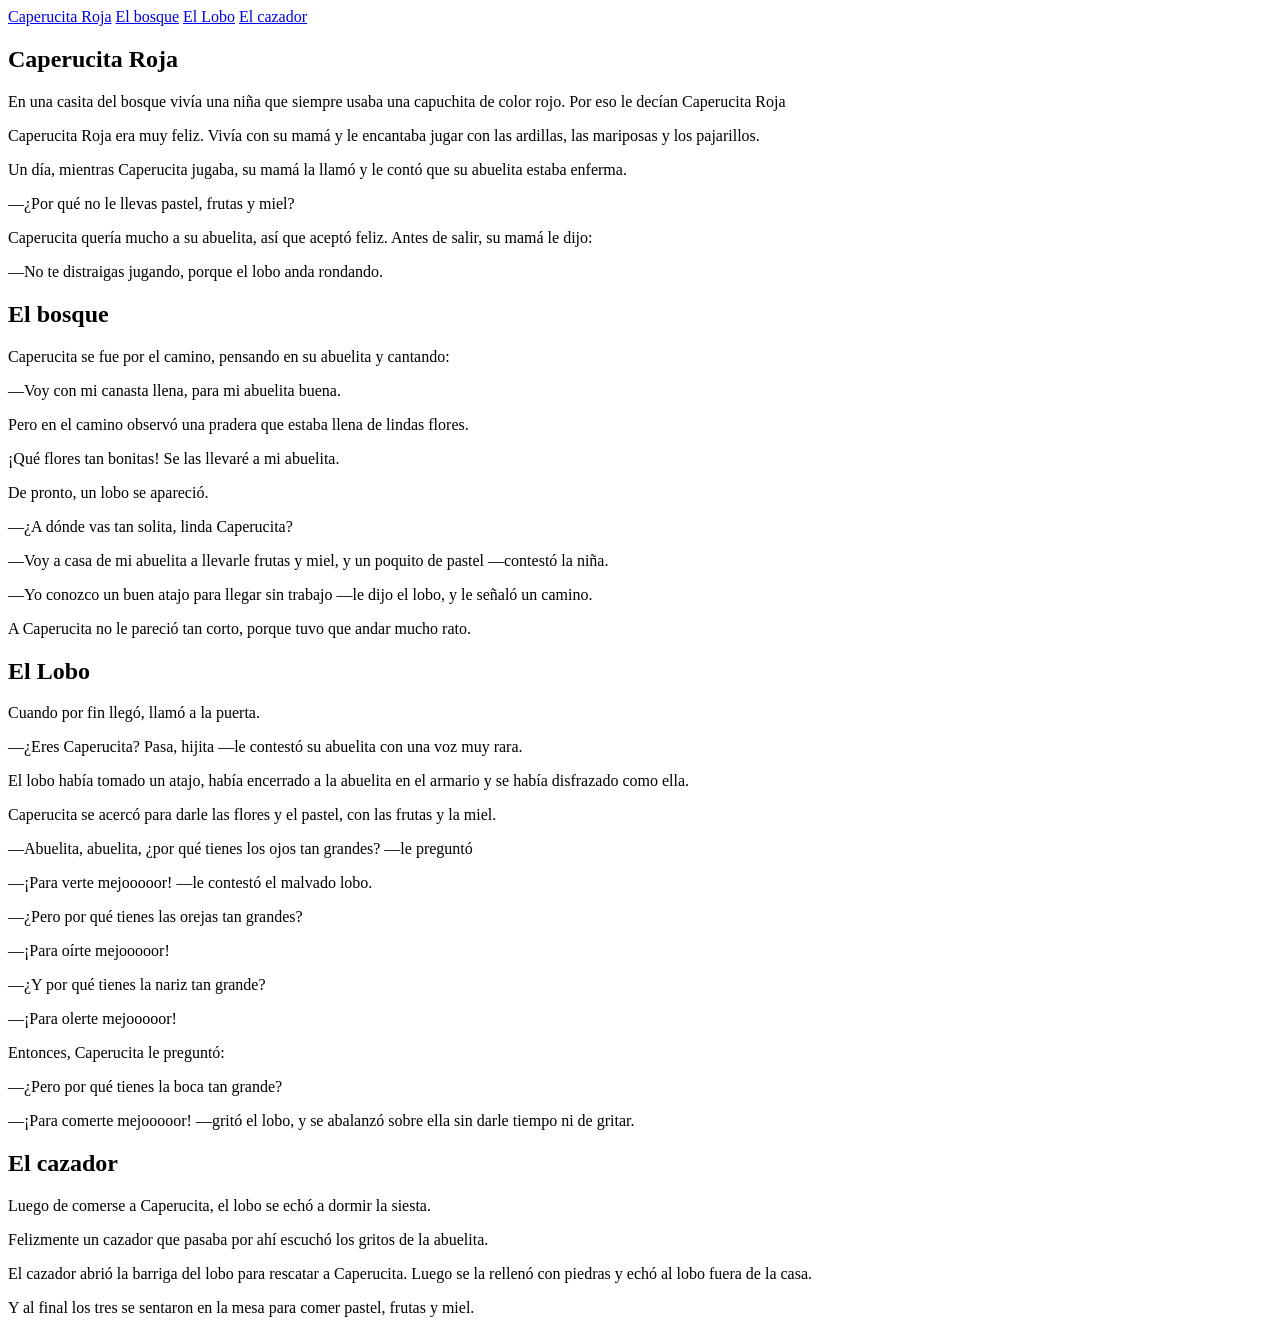
==== index.html @ c03156aa "Refactorización de jerarquías Arreglar la jerarquía del proyecto" ====
<!doctype html>

<html>
  <head>
    <title>Little Red Riding Hood</title>
  </head>
  <body>
    <header>
      <link rel="stylesheet" href="style.css" />
      <nav>
        <a class="link-nav" href="#caperucita">Caperucita Roja</a>
        <a class="link-nav" href="#bosque">El bosque</a>
        <a class="link-nav" href="#lobo">El Lobo</a>
        <a class="link-nav" href="#cazador">El cazador</a>
      </nav>
    </header>
    <main>
      <section id="caperucita">
        <h2>Caperucita Roja</h2>
        <p>
          En una casita del bosque vivía una niña que siempre usaba una
          capuchita de color rojo. Por eso le decían Caperucita Roja
        </p>
        <p>
          Caperucita Roja era muy feliz. Vivía con su mamá y le encantaba jugar
          con las ardillas, las mariposas y los pajarillos.
        </p>
        <p>
          Un día, mientras Caperucita jugaba, su mamá la llamó y le contó que su
          abuelita estaba enferma.
        </p>
        <p>—¿Por qué no le llevas pastel, frutas y miel?</p>
        <p>
          Caperucita quería mucho a su abuelita, así que aceptó feliz. Antes de
          salir, su mamá le dijo:
        </p>
        <p>—No te distraigas jugando, porque el lobo anda rondando.</p>
      </section>

      <section id="bosque">
        <h2>El bosque</h2>
        <p>
          Caperucita se fue por el camino, pensando en su abuelita y cantando:
        </p>
        <p>—Voy con mi canasta llena, para mi abuelita buena.</p>
        <p>
          Pero en el camino observó una pradera que estaba llena de lindas
          flores.
        </p>
        <p>¡Qué flores tan bonitas! Se las llevaré a mi abuelita.</p>
        <p>De pronto, un lobo se apareció.</p>
        <p>—¿A dónde vas tan solita, linda Caperucita?</p>
        <p>
          —Voy a casa de mi abuelita a llevarle frutas y miel, y un poquito de
          pastel —contestó la niña.
        </p>
        <p>
          —Yo conozco un buen atajo para llegar sin trabajo —le dijo el lobo, y
          le señaló un camino.
        </p>
        <p>
          A Caperucita no le pareció tan corto, porque tuvo que andar mucho
          rato.
        </p>
      </section>

      <section id="lobo">
        <h2>El Lobo</h2>
        <p>Cuando por fin llegó, llamó a la puerta.</p>
        <p>
          —¿Eres Caperucita? Pasa, hijita —le contestó su abuelita con una voz
          muy rara.
        </p>
        <p>
          El lobo había tomado un atajo, había encerrado a la abuelita en el
          armario y se había disfrazado como ella.
        </p>
        <p>
          Caperucita se acercó para darle las flores y el pastel, con las frutas
          y la miel.
        </p>
        <p>
          —Abuelita, abuelita, ¿por qué tienes los ojos tan grandes? —le
          preguntó
        </p>
        <p>—¡Para verte mejooooor! —le contestó el malvado lobo.</p>
        <p>—¿Pero por qué tienes las orejas tan grandes?</p>
        <p>—¡Para oírte mejooooor!</p>
        <p>—¿Y por qué tienes la nariz tan grande?</p>
        <p>—¡Para olerte mejooooor!</p>
        <p>Entonces, Caperucita le preguntó:</p>
        <p>—¿Pero por qué tienes la boca tan grande?</p>
        <p>
          —¡Para comerte mejooooor! —gritó el lobo, y se abalanzó sobre ella sin
          darle tiempo ni de gritar.
        </p>
      </section>

      <section id="cazador">
        <h2>El cazador</h2>
        <p>
          Luego de comerse a Caperucita, el lobo se echó a dormir la siesta.
        </p>
        <p>
          Felizmente un cazador que pasaba por ahí escuchó los gritos de la
          abuelita.
        </p>
        <p>
          El cazador abrió la barriga del lobo para rescatar a Caperucita. Luego
          se la rellenó con piedras y echó al lobo fuera de la casa.
        </p>
        <p>
          Y al final los tres se sentaron en la mesa para comer pastel, frutas y
          miel.
        </p>
      </section>
    </main>
  </body>
</html>
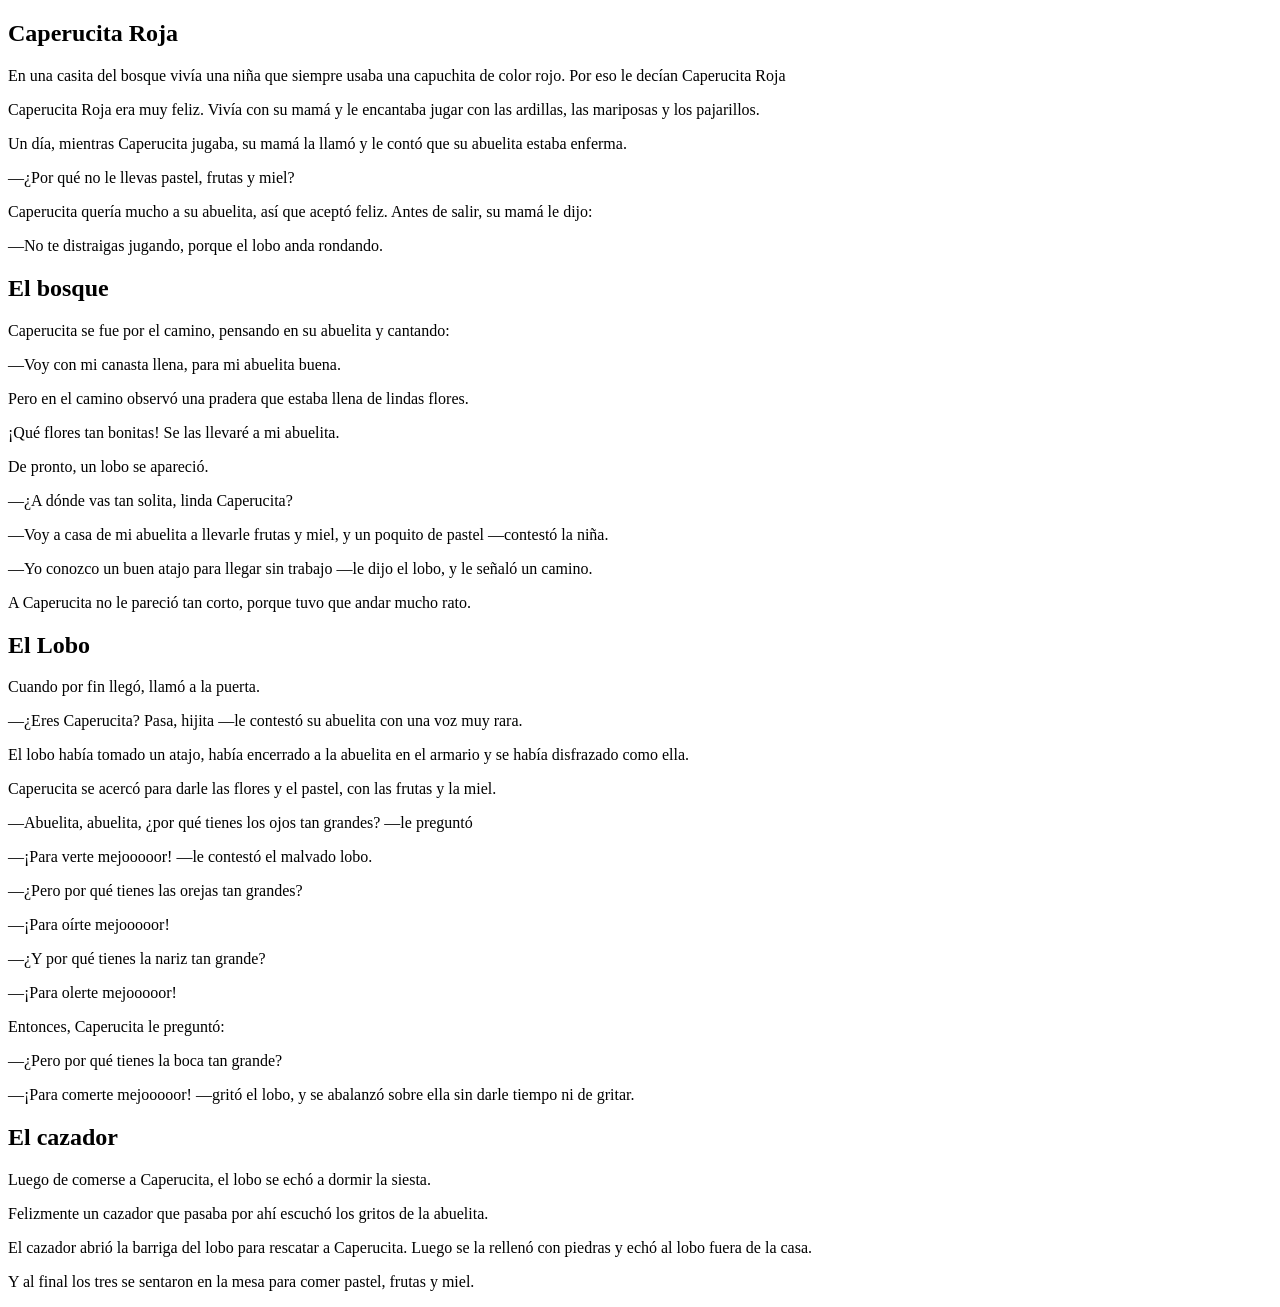
==== commit e3dbdb8c: "feat: Finished header website Finished header for the website" ====
--- a/index.html
+++ b/index.html
@@ -1,17 +1,17 @@
 <!doctype html>
 
-<html>
+<html >
   <head>
+    <meta charset="UTF-8">
     <title>Little Red Riding Hood</title>
+    <link rel="stylesheet" href="styles/style.css">
   </head>
   <body>
     <header>
-      <link rel="stylesheet" href="style.css" />
-      <nav>
-        <a class="link-nav" href="#caperucita">Caperucita Roja</a>
-        <a class="link-nav" href="#bosque">El bosque</a>
-        <a class="link-nav" href="#lobo">El Lobo</a>
-        <a class="link-nav" href="#cazador">El cazador</a>
+      <nav class="nav-bar">
+
+        
+
       </nav>
     </header>
     <main>
--- a/styles/style.css
+++ b/styles/style.css
@@ -0,0 +1,56 @@
+.link-nav{
+    font-family: sans-serif;
+    
+}
+
+
+.flex-container{
+   max-width: 960px;
+   display: flex;
+}
+
+
+.container{
+    height: 50px;
+    width: 310px;
+    display: flex;
+    border-radius: 25%;
+    corner-shape: squircle;
+}
+
+
+
+.container2{
+    height: 50px;
+    width: 150px;
+    display: flex;
+    align-self: right;
+    border-radius: 25%;
+    corner-shape: squircle;
+}
+
+
+.container2 span{
+    color: #3B6934;
+    font-family: serif;
+    margin: auto;
+    font-size: medium;
+}
+
+.container span{
+    color: #3B6934;
+    font-family: 'Times New Roman', Times, serif;
+    margin: auto;
+    font-size: medium;
+    font-style: italic;
+}
+
+
+
+h1{
+    color: #3B6934;
+    font-family: sans-serif;
+    text-align: center;
+    vertical-align: middle;
+    font-size: medium;
+}
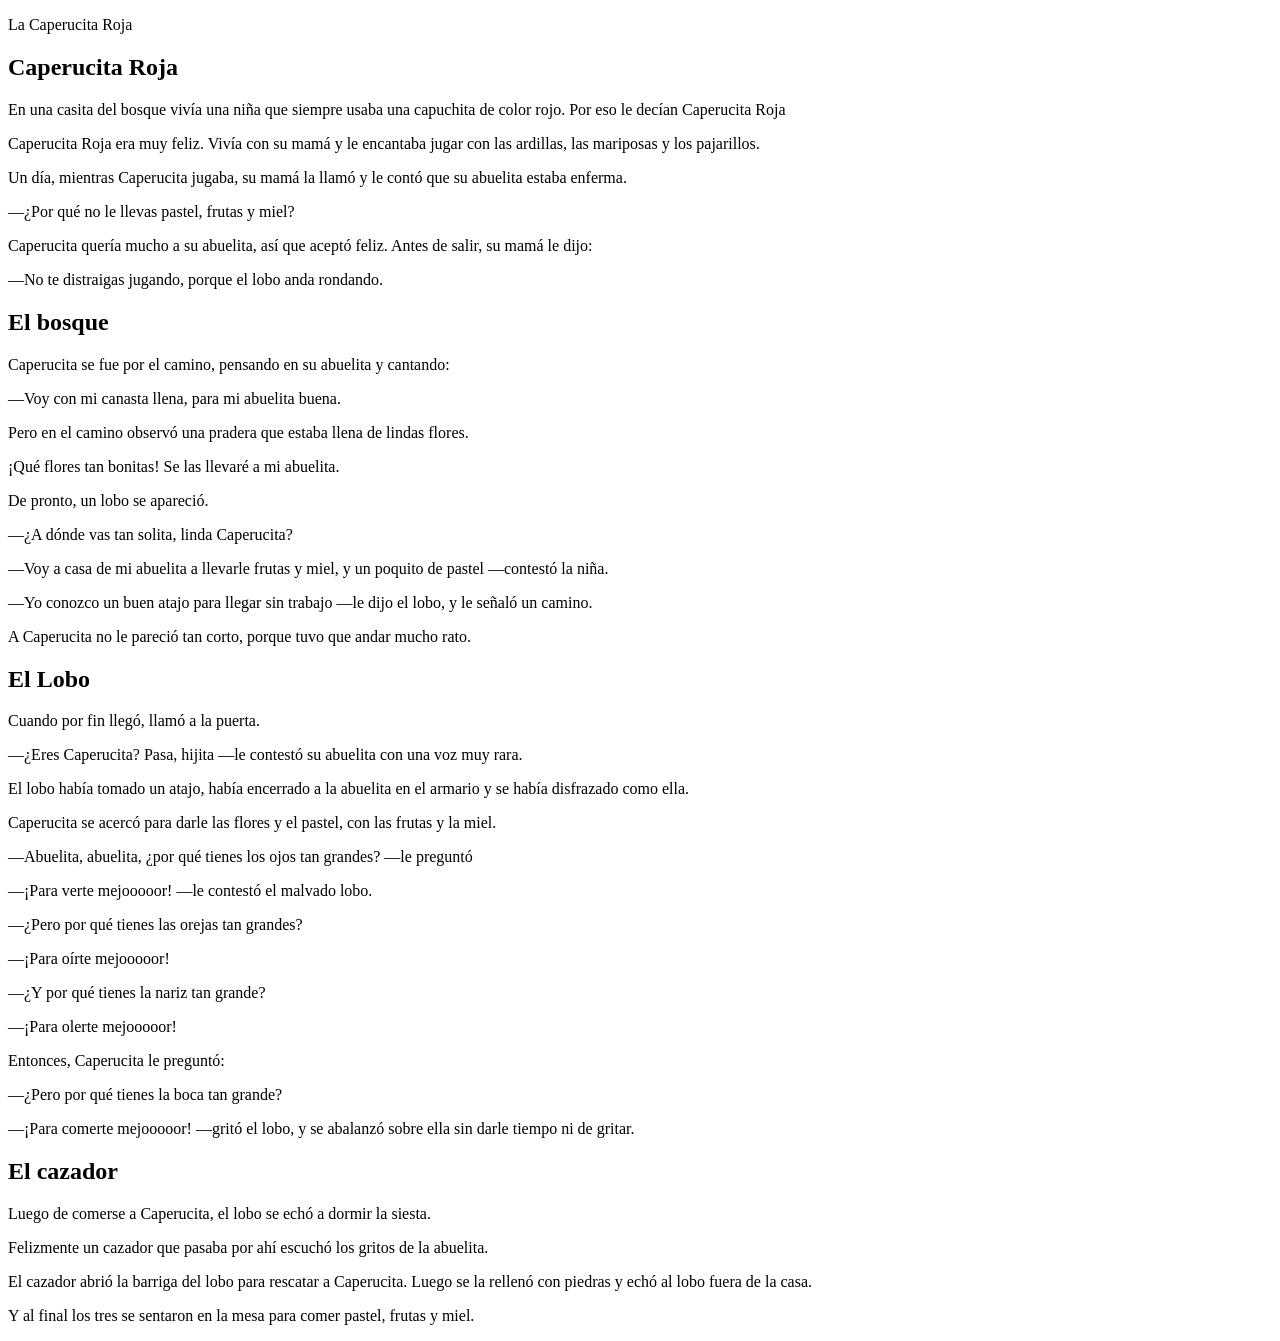
==== commit 7edc226d: "feat Updated Header Updated and added header with title" ====
--- a/index.html
+++ b/index.html
@@ -7,12 +7,11 @@
     <link rel="stylesheet" href="styles/style.css">
   </head>
   <body>
-    <header>
-      <nav class="nav-bar">
+    <header class="nav-bar">
+      <p class="title">La Caperucita Roja</p>
 
-        
+                  
 
-      </nav>
     </header>
     <main>
       <section id="caperucita">
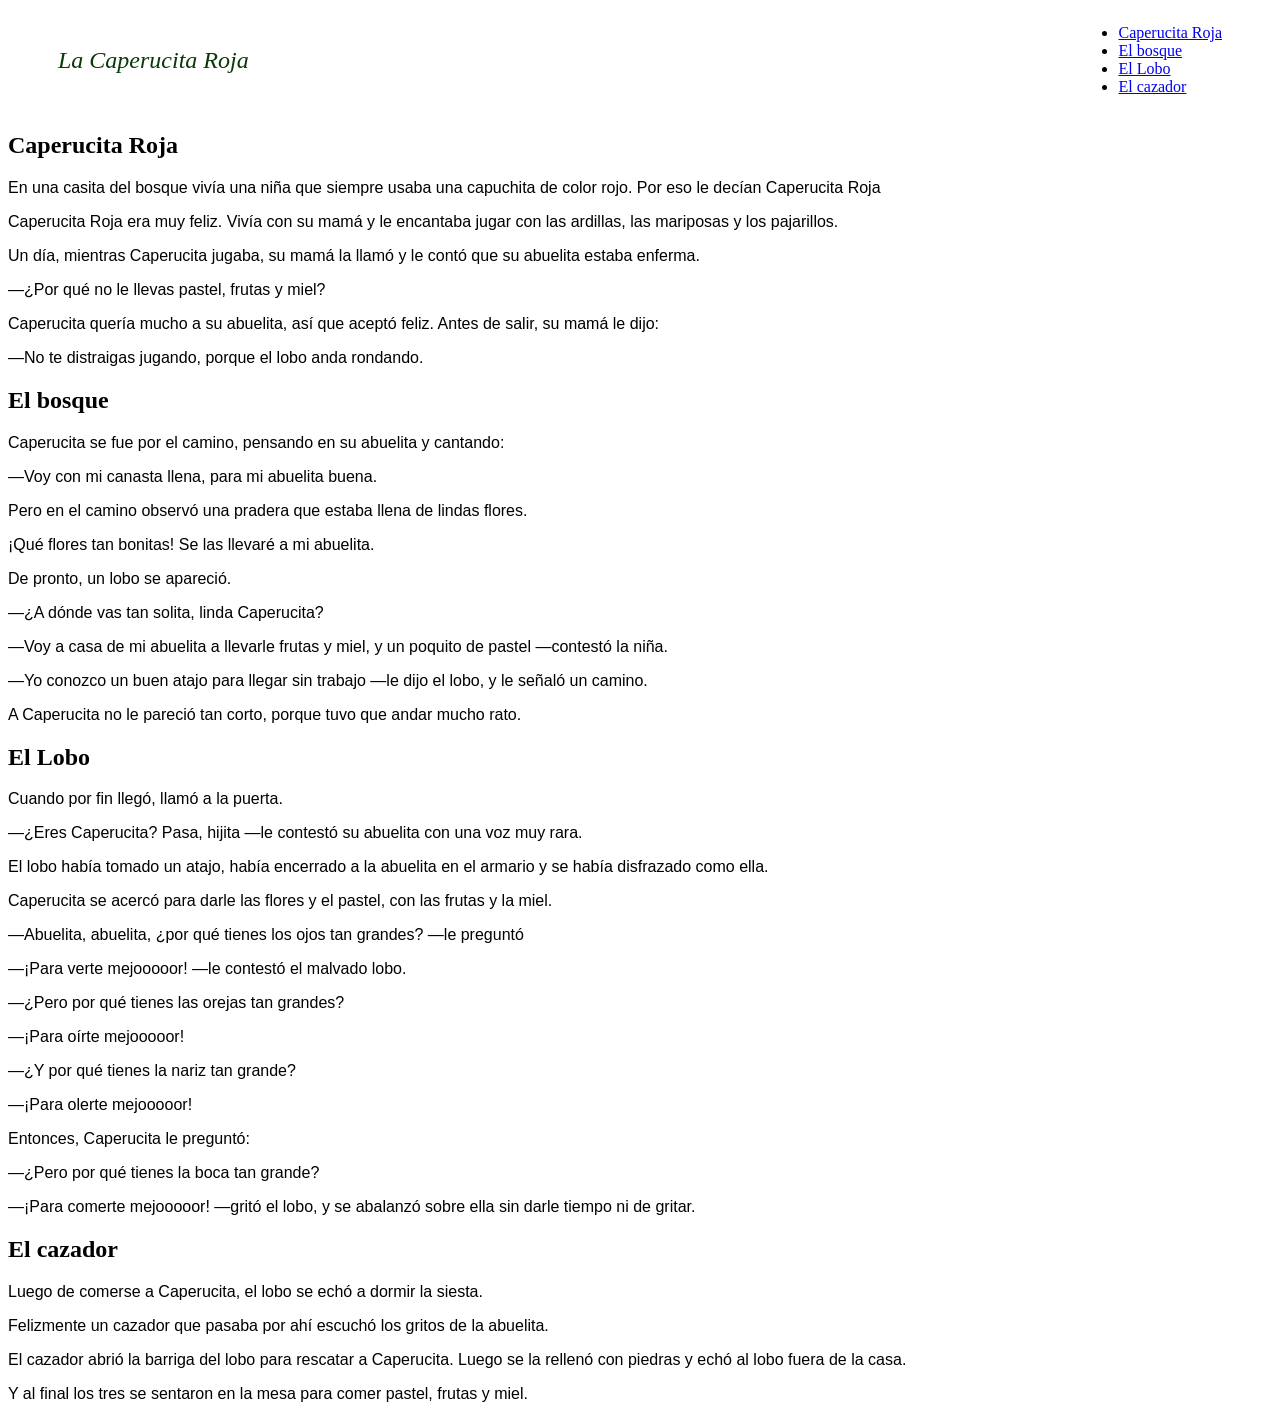
==== commit 2fac39ba: "feat: Finished Header Finished header for website with pertinent styling" ====
--- a/index.html
+++ b/index.html
@@ -9,6 +9,20 @@
   <body>
     <header class="nav-bar">
       <p class="title">La Caperucita Roja</p>
+      <ul class="nav-links">
+        <li class="link-item">
+          <a href="#" class="link">Caperucita Roja</a>
+        </li>
+        <li class="nav-links">
+          <a href="#" class="link">El bosque</a>
+        </li>
+        <li class="link-item">
+          <a href="#" class="link">El Lobo</a>
+        </li>
+        <li class="nav-links">
+          <a href="#" class="link">El cazador</a>
+        </li>
+      </ul>
 
                   
 
--- a/styles/style.css
+++ b/styles/style.css
@@ -0,0 +1,19 @@
+.nav-bar {
+    display: flex;
+    align-items: center;
+    justify-content: space-between;
+    padding: 0 50px;
+}
+
+.title{
+    font-family: 'Times New Roman', Times, serif;
+    font-style: italic;
+    color: #0A3909;
+    font-size: 1.5rem;
+}
+
+p{
+    font-family: sans-serif;
+    color: black;
+    font-size: 16px;
+}
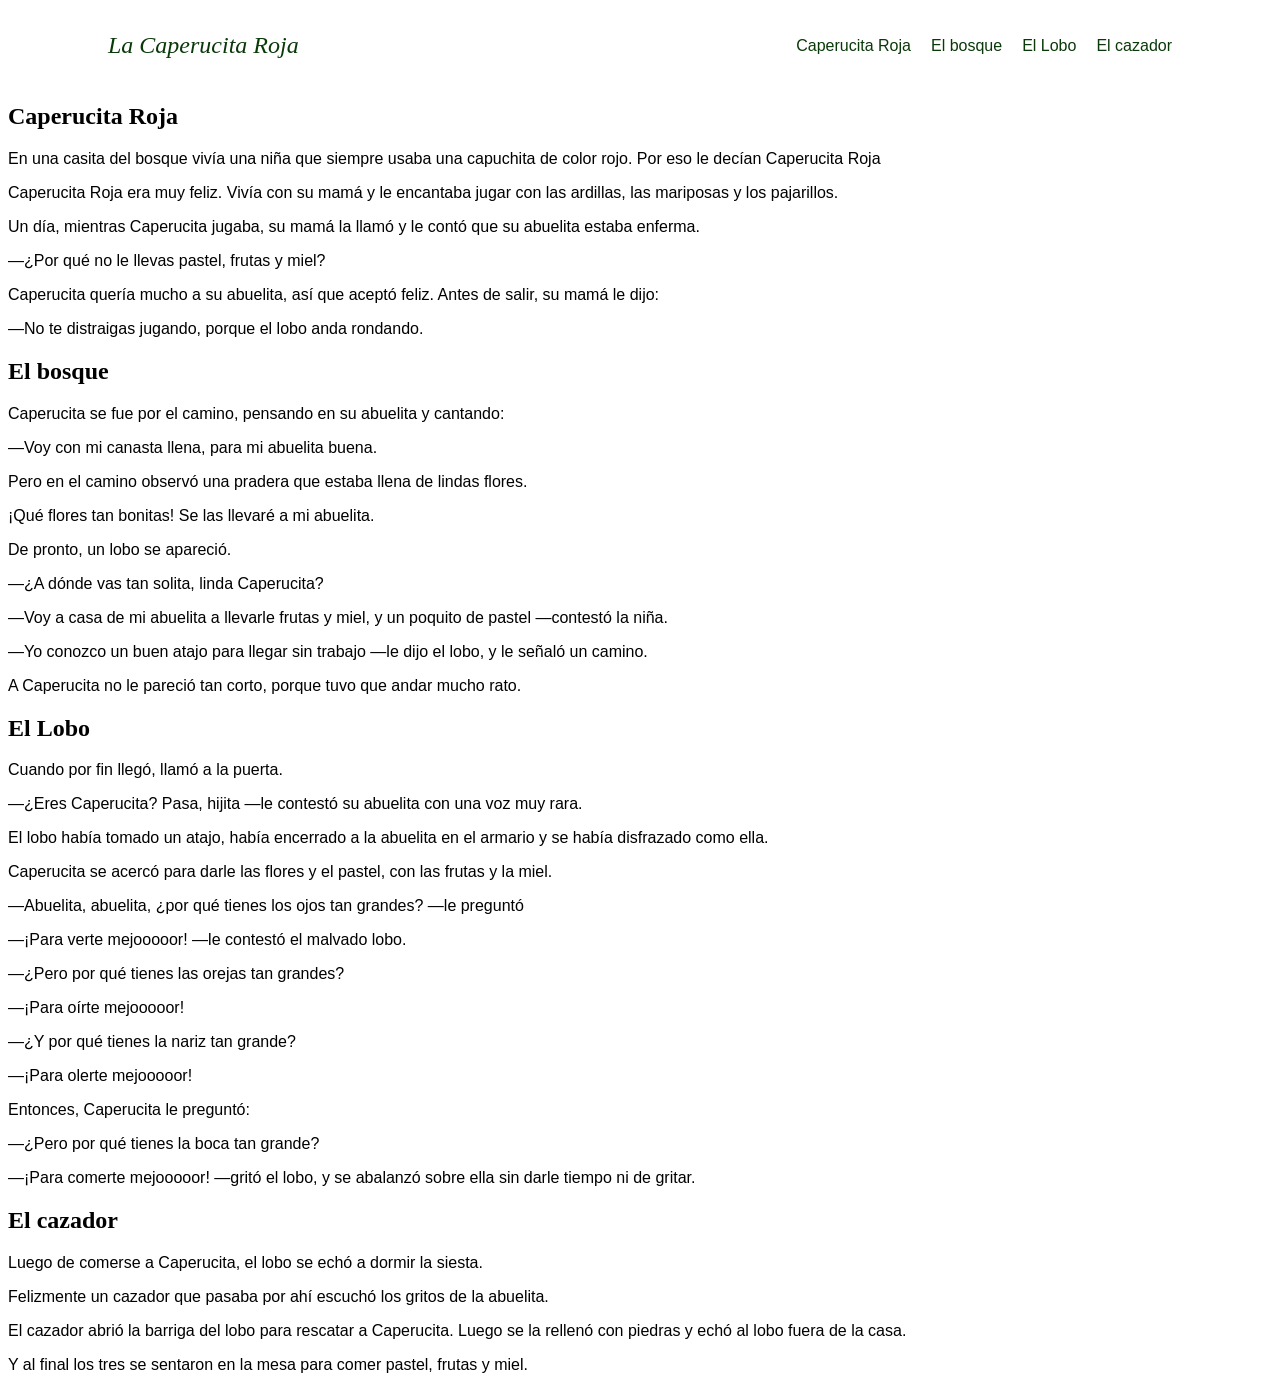
==== commit a8f10cd3: "feat: HTML Semantic Fixed semantic for HTML while keeping the original text and maintaining styles" ====
--- a/index.html
+++ b/index.html
@@ -1,54 +1,58 @@
 <!doctype html>
 
-<html >
+<html lang="es">
   <head>
-    <meta charset="UTF-8">
+    <meta charset="UTF-8" />
+    <meta name="viewport" content="width=device-width, initial-sale=1.0" />
     <title>Little Red Riding Hood</title>
-    <link rel="stylesheet" href="styles/style.css">
+    <link rel="stylesheet" href="styles/style.css" />
   </head>
+
   <body>
-    <header class="nav-bar">
-      <p class="title">La Caperucita Roja</p>
-      <ul class="nav-links">
-        <li class="link-item">
-          <a href="#" class="link">Caperucita Roja</a>
-        </li>
-        <li class="nav-links">
-          <a href="#" class="link">El bosque</a>
-        </li>
-        <li class="link-item">
-          <a href="#" class="link">El Lobo</a>
-        </li>
-        <li class="nav-links">
-          <a href="#" class="link">El cazador</a>
-        </li>
-      </ul>
+    <div>
+      <header class="nav-bar">
+        <p class="title">La Caperucita Roja</p>
+        <ul class="nav-links">
+          <li class="link-item">
+            <a href="#" class="link">Caperucita Roja</a>
+          </li>
+          <li class="nav-links">
+            <a href="#" class="link">El bosque</a>
+          </li>
+          <li class="link-item">
+            <a href="#" class="link">El Lobo</a>
+          </li>
+          <li class="nav-links">
+            <a href="#" class="link">El cazador</a>
+          </li>
+        </ul>
+      </header>
+    </div>
 
-                  
-
-    </header>
     <main>
-      <section id="caperucita">
-        <h2>Caperucita Roja</h2>
-        <p>
-          En una casita del bosque vivía una niña que siempre usaba una
-          capuchita de color rojo. Por eso le decían Caperucita Roja
-        </p>
-        <p>
-          Caperucita Roja era muy feliz. Vivía con su mamá y le encantaba jugar
-          con las ardillas, las mariposas y los pajarillos.
-        </p>
-        <p>
-          Un día, mientras Caperucita jugaba, su mamá la llamó y le contó que su
-          abuelita estaba enferma.
-        </p>
-        <p>—¿Por qué no le llevas pastel, frutas y miel?</p>
-        <p>
-          Caperucita quería mucho a su abuelita, así que aceptó feliz. Antes de
-          salir, su mamá le dijo:
-        </p>
-        <p>—No te distraigas jugando, porque el lobo anda rondando.</p>
-      </section>
+      <div>
+        <section id="caperucita">
+          <h2>Caperucita Roja</h2>
+          <p>
+            En una casita del bosque vivía una niña que siempre usaba una
+            capuchita de color rojo. Por eso le decían Caperucita Roja
+          </p>
+          <p>
+            Caperucita Roja era muy feliz. Vivía con su mamá y le encantaba
+            jugar con las ardillas, las mariposas y los pajarillos.
+          </p>
+          <p>
+            Un día, mientras Caperucita jugaba, su mamá la llamó y le contó que
+            su abuelita estaba enferma.
+          </p>
+          <p>—¿Por qué no le llevas pastel, frutas y miel?</p>
+          <p>
+            Caperucita quería mucho a su abuelita, así que aceptó feliz. Antes
+            de salir, su mamá le dijo:
+          </p>
+          <p>—No te distraigas jugando, porque el lobo anda rondando.</p>
+        </section>
+      </div>
 
       <section id="bosque">
         <h2>El bosque</h2>
--- a/styles/style.css
+++ b/styles/style.css
@@ -2,7 +2,7 @@
     display: flex;
     align-items: center;
     justify-content: space-between;
-    padding: 0 50px;
+    padding: 0 100px;
 }
 
 .title{
@@ -12,8 +12,58 @@
     font-size: 1.5rem;
 }
 
+.title:hover{
+    cursor:default;
+}
+
+a {
+  text-decoration: none;
+  font-family: sans-serif;
+  color:#0A3909;
+  position: relative;
+}
+
+a:hover{
+    color: #DF3341;
+}
+
+a::before{
+    content: "";
+    position: absolute;
+    left: 0;
+    bottom: 0;
+    width: 0;
+    height: 2px;
+    background-color: #0A3909;
+    transition: width 0.25s;
+}
+
+a:hover::before{
+    width: 100%;
+}
+
+ul{
+    list-style: none;
+    
+}
+
+
 p{
     font-family: sans-serif;
     color: black;
     font-size: 16px;
+}
+
+.title {
+  font-family: "Times New Roman", Times, serif;
+  font-style: italic;
+}
+
+.nav-links {
+    display: flex;
+    column-gap: 20px;
+}
+
+.link-item {
+    color:#0A3909;
 }
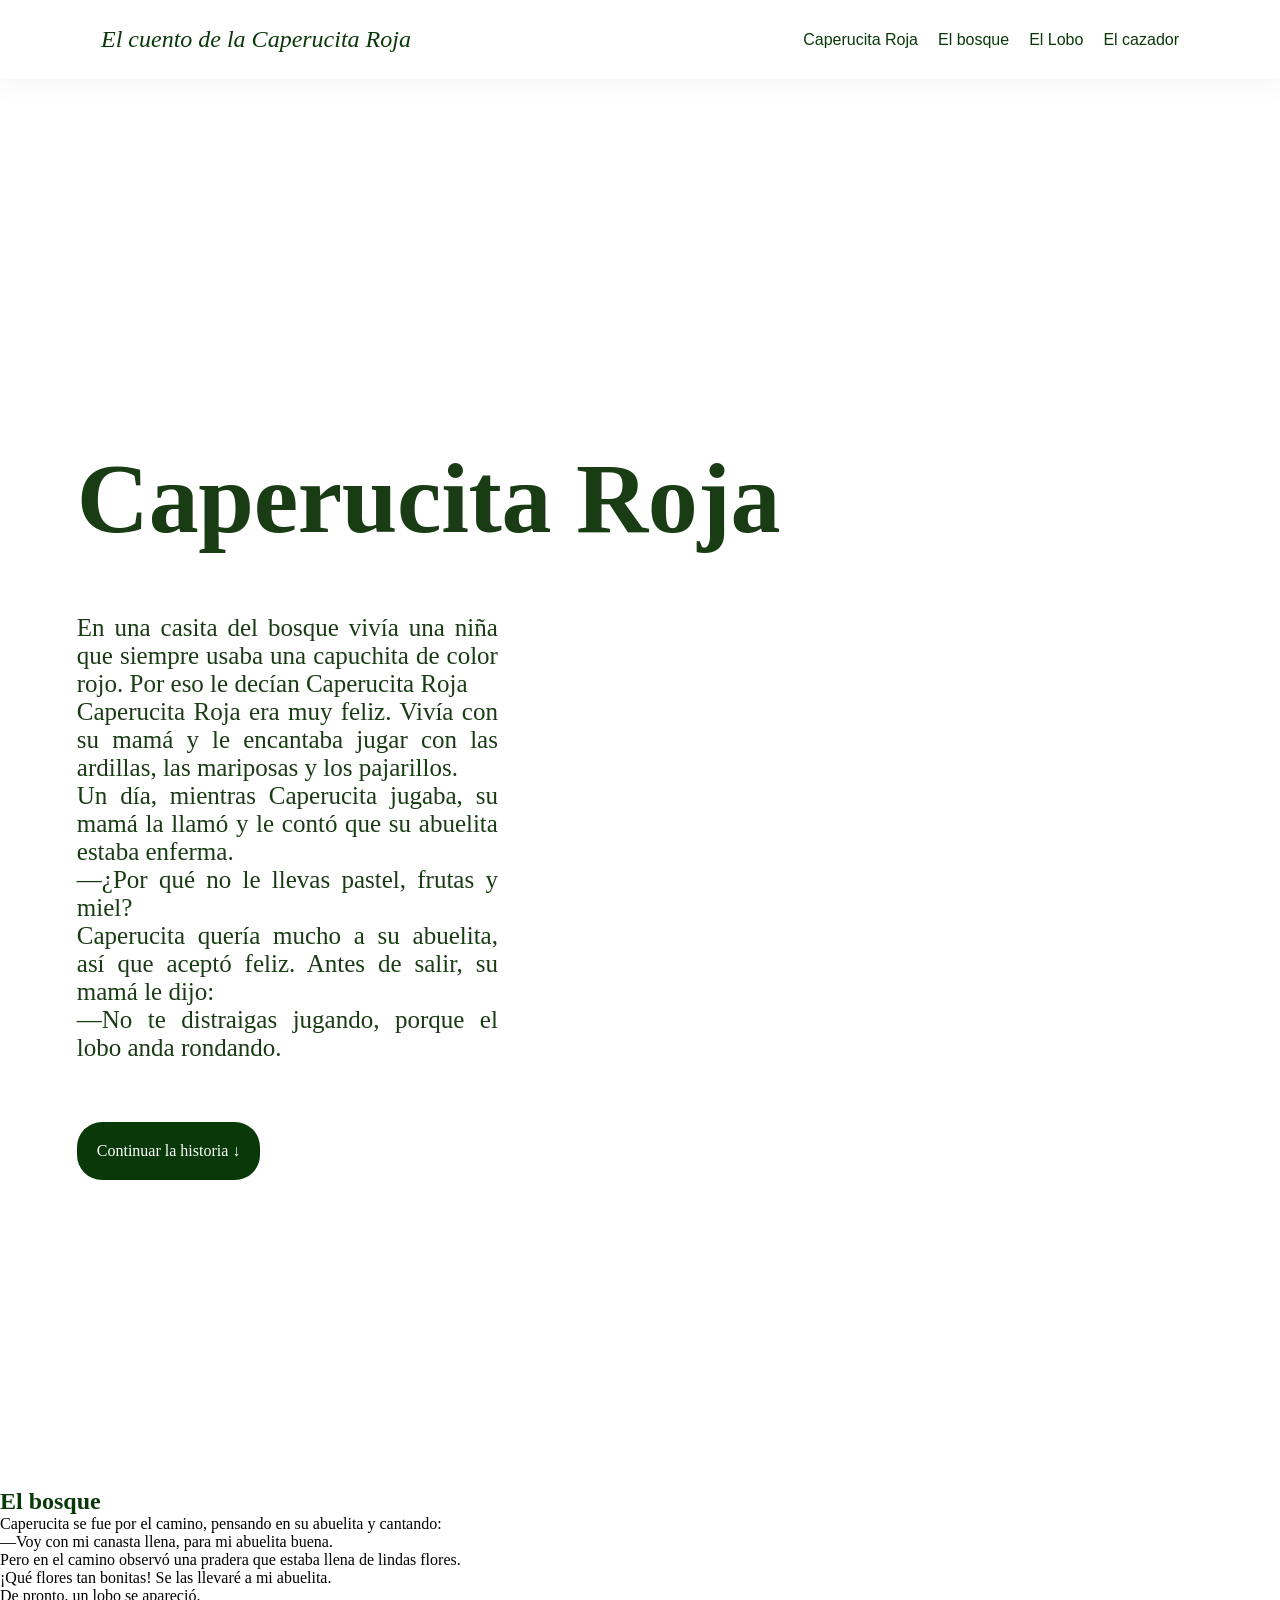
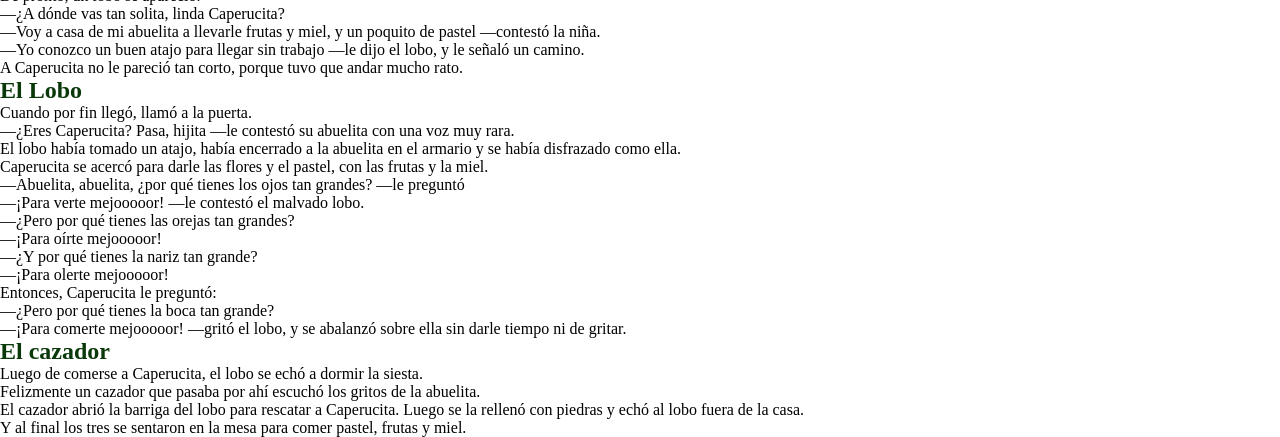
==== commit f3fd7915: "feat: First section finished Finished working with the first section of the website: Caperucita Roja" ====
--- a/index.html
+++ b/index.html
@@ -6,20 +6,21 @@
     <meta name="viewport" content="width=device-width, initial-sale=1.0" />
     <title>Little Red Riding Hood</title>
     <link rel="stylesheet" href="styles/style.css" />
+    <link rel="fonts" href="assets/fonts/" />
   </head>
 
   <body>
     <div>
       <header class="nav-bar">
-        <p class="title">La Caperucita Roja</p>
+        <p class="title">El cuento de la Caperucita Roja</p>
         <ul class="nav-links">
-          <li class="link-item">
+          <li class="nav-links">
             <a href="#" class="link">Caperucita Roja</a>
           </li>
           <li class="nav-links">
             <a href="#" class="link">El bosque</a>
           </li>
-          <li class="link-item">
+          <li class="nav-links">
             <a href="#" class="link">El Lobo</a>
           </li>
           <li class="nav-links">
@@ -32,25 +33,37 @@
     <main>
       <div>
         <section id="caperucita">
-          <h2>Caperucita Roja</h2>
-          <p>
-            En una casita del bosque vivía una niña que siempre usaba una
-            capuchita de color rojo. Por eso le decían Caperucita Roja
-          </p>
-          <p>
-            Caperucita Roja era muy feliz. Vivía con su mamá y le encantaba
-            jugar con las ardillas, las mariposas y los pajarillos.
-          </p>
-          <p>
-            Un día, mientras Caperucita jugaba, su mamá la llamó y le contó que
-            su abuelita estaba enferma.
-          </p>
-          <p>—¿Por qué no le llevas pastel, frutas y miel?</p>
-          <p>
-            Caperucita quería mucho a su abuelita, así que aceptó feliz. Antes
-            de salir, su mamá le dijo:
-          </p>
-          <p>—No te distraigas jugando, porque el lobo anda rondando.</p>
+          <h2 class="caperucita">Caperucita Roja</h2>
+          <div class="p1">
+            <div class="p1-text">
+              <p class="p1-text-style">
+                En una casita del bosque vivía una niña que siempre usaba una
+                capuchita de color rojo. Por eso le decían Caperucita Roja
+              </p>
+              <p class="p1-text-style">
+                Caperucita Roja era muy feliz. Vivía con su mamá y le encantaba
+                jugar con las ardillas, las mariposas y los pajarillos.
+              </p>
+              <p class="p1-text-style">
+                Un día, mientras Caperucita jugaba, su mamá la llamó y le contó
+                que su abuelita estaba enferma.
+              </p>
+              <p class="p1-text-style">—¿Por qué no le llevas pastel, frutas y miel?</p>
+              <p class="p1-text-style"> 
+                Caperucita quería mucho a su abuelita, así que aceptó feliz.
+                Antes de salir, su mamá le dijo:
+              </p>
+              <p class="p1-text-style">—No te distraigas jugando, porque el lobo anda rondando.</p>
+            </div>
+            <div class="caperucita_img-container">
+              <!-- <img src="/assets/img/caperucita_and_mom.png.jpg" alt="Caperucita y su mamá" class="caperucita_img"> -->
+            </div>
+          </div>
+        </section>
+        <section class="button-responsive-advance">
+          <a href="#bosque" id="button-responsive-advance"
+            >Continuar la historia &#x2193;</a
+          >
         </section>
       </div>
 
--- a/styles/style.css
+++ b/styles/style.css
@@ -1,8 +1,166 @@
+*{
+    margin: 0;
+    padding: 0;
+    box-sizing: border-box;
+}
+
+@font-face {
+    font-family: BeVietnamPro-Regular;
+    src: url(/assets/fonts/BeVietnamPro/BeVietnamPro-Regular.ttf);
+}
+
+@font-face {
+    font-family: PlusJakartaSans-VariableFont_wght;
+    src: url(/assets/fonts/PlusJakartaSans/PlusJakartaSans-VariableFont_wght.ttf);
+}
+
+
+html{
+    scroll-behavior: smooth;
+}
+
+
+:root{
+    --surface: #fbf9f1;
+    --surface-dim: #dcdad2;
+    --surface-bright: #fbf9f1;
+    --surface-container-lowest: #ffffff;
+    --surface-container-low: #f5f4ec;
+    --surface-container: #efeee6;
+    --surface-container-high: #eae8e1;
+    --surface-container-highest: #e4e3db;
+
+    --primary: #2D5A27;
+    --on-primary: #ffffff;
+    --primary-container: #b0d1a3;
+    --on-primary-container: #002202;
+    
+    --secondary: #53634f;
+    --on-secondary: #ffffff;
+    --secondary-container: #d6e8ce;
+    --on-secondary-container: #111f0f;
+    
+    --tertiary: #38656a;
+    --on-tertiary: #ffffff;
+    --tertiary-container: #bbebec;
+    --on-tertiary-container: #002022;
+}
+
+
 .nav-bar {
     display: flex;
     align-items: center;
     justify-content: space-between;
-    padding: 0 100px;
+    min-width: 0px;
+    min-height: 0px;
+    padding: 25px 100px;
+    background: rgba(255, 255, 255, 0,7);
+    backdrop-filter: blur(10px);
+    border: 1px solid rgba(255, 255, 255, 0.3);
+    box-shadow: 0 4px 30px rgba(0, 0, 0, 0.05);
+}
+
+.title {
+  font-family: "Times New Roman", Times, serif;
+  font-style: italic;
+}
+
+
+.nav-links {
+    display: flex;
+    column-gap: 20px;
+}
+
+
+.link-item {
+    color:#0A3909;
+}
+
+
+.link{
+  text-decoration: none;
+  font-family: sans-serif;
+  color:#0A3909;
+  position: relative;
+}
+
+
+.link:hover{
+    color: #DF3341;
+}
+
+
+.link::before{
+    content: "";
+    position: absolute;
+    left: 0;
+    bottom: 0;
+    width: 0;
+    height: 2px;
+    background-color: #0A3909;
+    transition: width 0.25s;
+}
+
+
+.link:hover::before{
+    width: 100%;
+}
+
+
+#caperucita{
+    padding-top: 365px;
+    padding-left: 6%;
+}
+
+
+.caperucita{
+    font-family: "PlusJakartaSans-VariableFont_wght";
+    font: bold;
+    color:#1A3C15;
+    font-size: 100px;
+    font-weight: 700;
+    line-height: 1.1;
+    letter-spacing: -0.02rem;
+    cursor: default;
+}
+
+
+.p1{
+    padding: 5% 0;
+    display: flex;
+    width: 100%;
+}
+
+.p1-text{
+    padding-right: 65%;
+    text-align: justify;
+    cursor: default;
+    color: #1A3C15;
+    font-size: 50px;
+}
+
+.p1-text-style{
+    color:#1A3C15;
+    font-size: 25px;
+}
+
+#button-responsive-advance{
+    color: white;
+    background-color: #0A3909;
+    padding-left: 65%;
+    padding: 20px;
+    font-family: BeVietnamPro-Regular;
+    column-width: 70%;
+    border-radius: 25px;
+    display: inline-block;
+    cursor: pointer;
+    text-decoration: none;
+}
+
+
+.button-responsive-advance{
+    padding-left: 6%;
+    padding-bottom: 24%;
 }
 
 .title{
@@ -16,54 +174,20 @@
     cursor:default;
 }
 
-a {
-  text-decoration: none;
-  font-family: sans-serif;
-  color:#0A3909;
-  position: relative;
-}
-
-a:hover{
-    color: #DF3341;
-}
-
-a::before{
-    content: "";
-    position: absolute;
-    left: 0;
-    bottom: 0;
-    width: 0;
-    height: 2px;
-    background-color: #0A3909;
-    transition: width 0.25s;
-}
-
-a:hover::before{
-    width: 100%;
-}
 
 ul{
     list-style: none;
-    
 }
 
 
 p{
-    font-family: sans-serif;
+    font-family: BeVietnamPro-Regular;
     color: black;
     font-size: 16px;
 }
 
-.title {
-  font-family: "Times New Roman", Times, serif;
-  font-style: italic;
+h2{
+    font-family: BeVietnamPro-Regular;
+    color:#0A3909;
 }
 
-.nav-links {
-    display: flex;
-    column-gap: 20px;
-}
-
-.link-item {
-    color:#0A3909;
-}
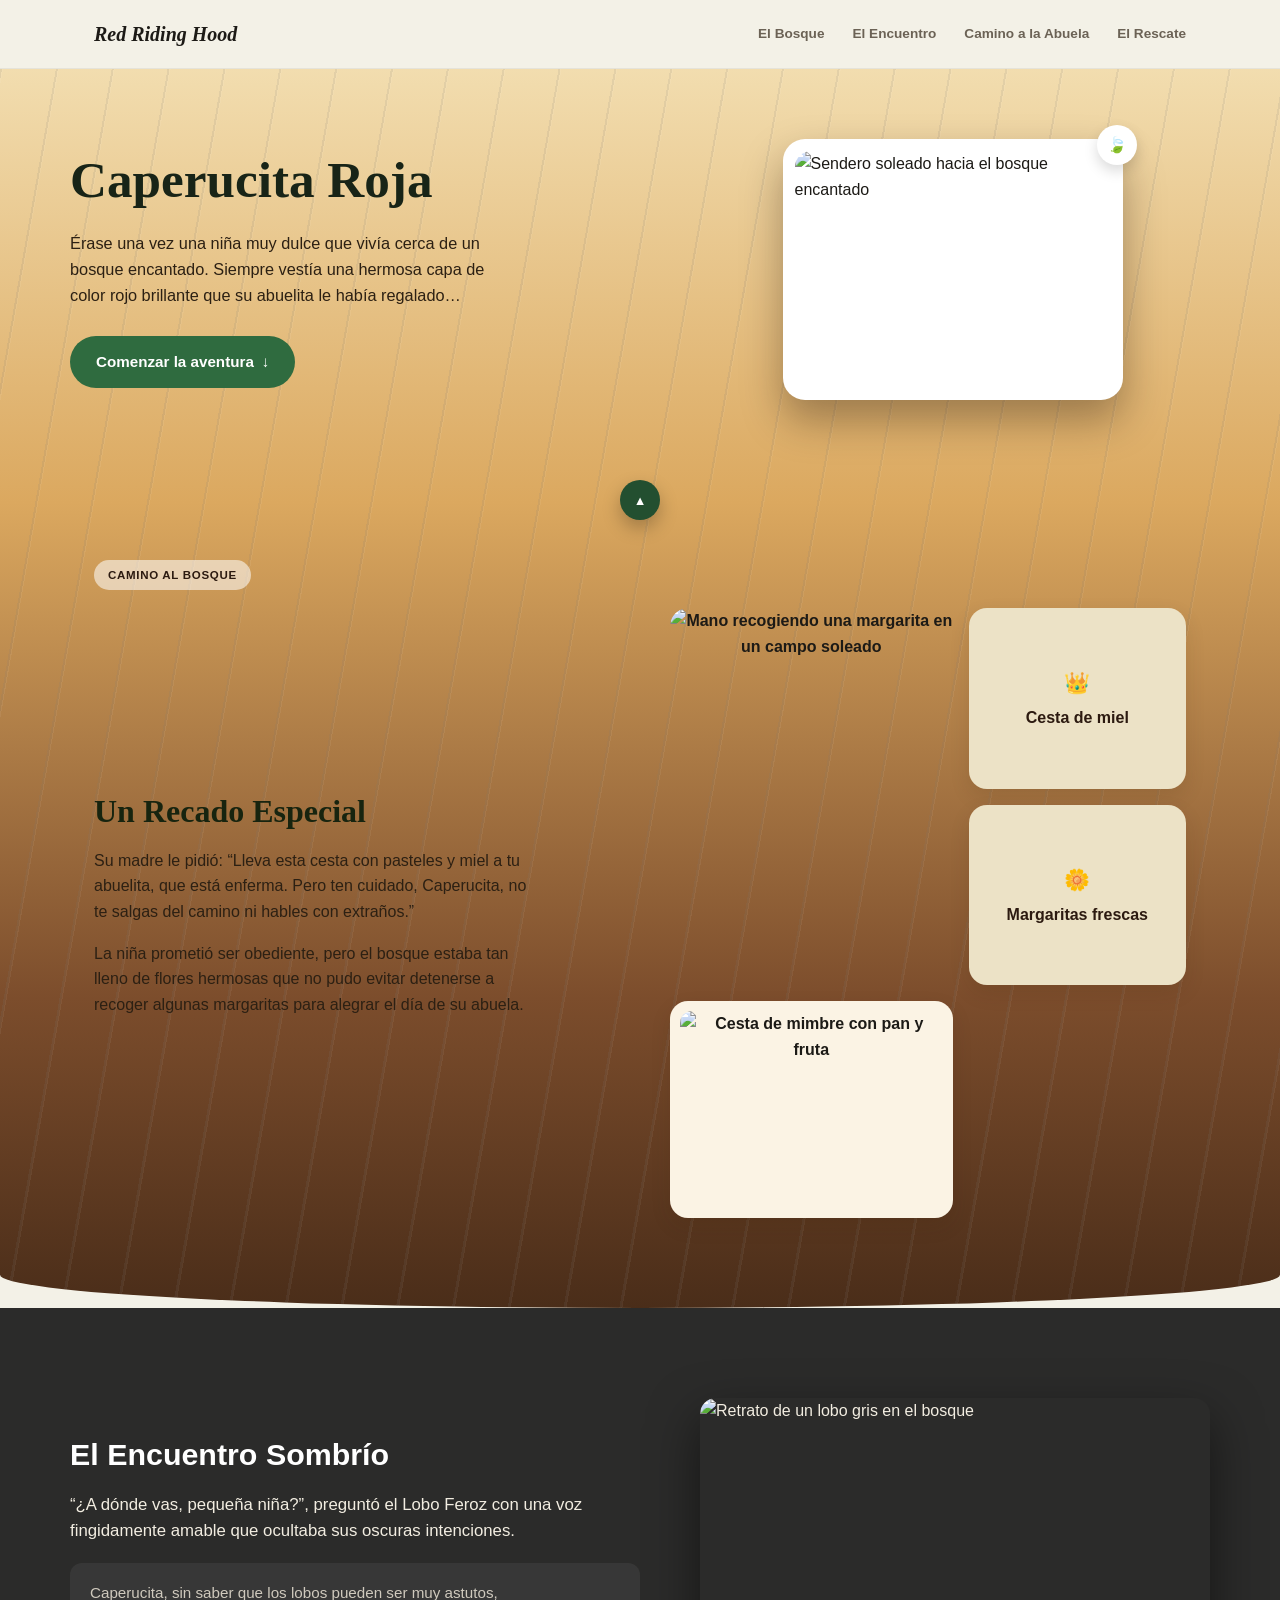
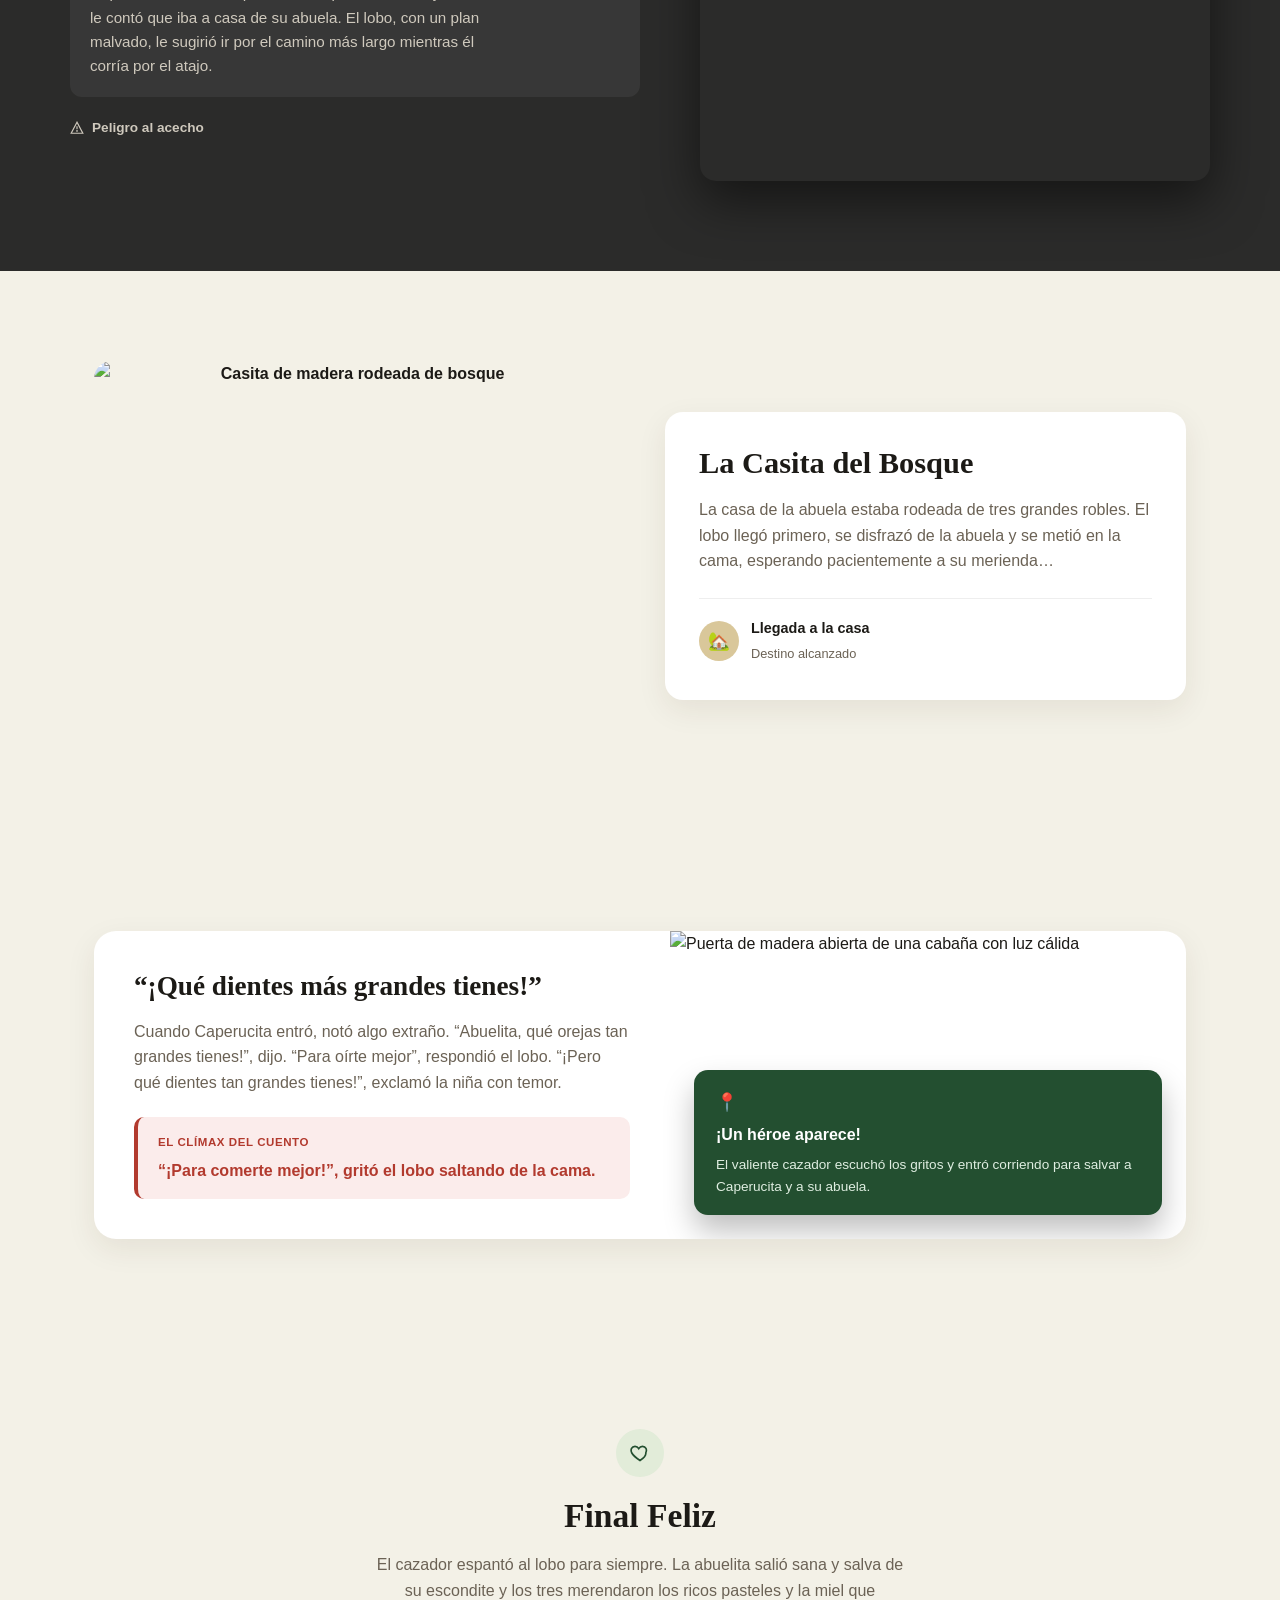
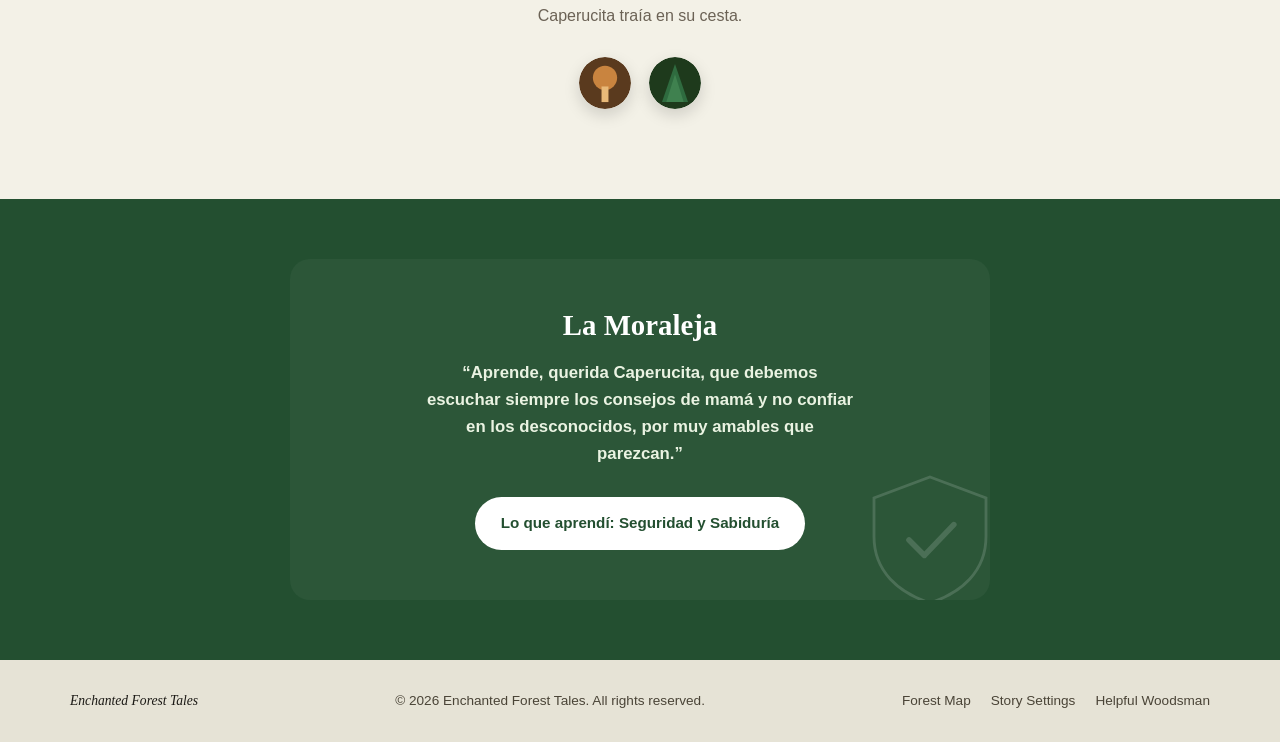
==== commit 97a59b0a: "feat: minor things" ====
--- a/index.html
+++ b/index.html
@@ -1,149 +1,206 @@
 <!doctype html>
 
 <html lang="es">
-  <head>
-    <meta charset="UTF-8" />
-    <meta name="viewport" content="width=device-width, initial-sale=1.0" />
-    <title>Little Red Riding Hood</title>
-    <link rel="stylesheet" href="styles/style.css" />
-    <link rel="fonts" href="assets/fonts/" />
-  </head>
-
-  <body>
-    <div>
-      <header class="nav-bar">
-        <p class="title">El cuento de la Caperucita Roja</p>
-        <ul class="nav-links">
-          <li class="nav-links">
-            <a href="#" class="link">Caperucita Roja</a>
-          </li>
-          <li class="nav-links">
-            <a href="#" class="link">El bosque</a>
-          </li>
-          <li class="nav-links">
-            <a href="#" class="link">El Lobo</a>
-          </li>
-          <li class="nav-links">
-            <a href="#" class="link">El cazador</a>
-          </li>
-        </ul>
-      </header>
-    </div>
-
-    <main>
-      <div>
-        <section id="caperucita">
-          <h2 class="caperucita">Caperucita Roja</h2>
-          <div class="p1">
-            <div class="p1-text">
-              <p class="p1-text-style">
-                En una casita del bosque vivía una niña que siempre usaba una
-                capuchita de color rojo. Por eso le decían Caperucita Roja
-              </p>
-              <p class="p1-text-style">
-                Caperucita Roja era muy feliz. Vivía con su mamá y le encantaba
-                jugar con las ardillas, las mariposas y los pajarillos.
-              </p>
-              <p class="p1-text-style">
-                Un día, mientras Caperucita jugaba, su mamá la llamó y le contó
-                que su abuelita estaba enferma.
-              </p>
-              <p class="p1-text-style">—¿Por qué no le llevas pastel, frutas y miel?</p>
-              <p class="p1-text-style"> 
-                Caperucita quería mucho a su abuelita, así que aceptó feliz.
-                Antes de salir, su mamá le dijo:
-              </p>
-              <p class="p1-text-style">—No te distraigas jugando, porque el lobo anda rondando.</p>
-            </div>
-            <div class="caperucita_img-container">
-              <!-- <img src="/assets/img/caperucita_and_mom.png.jpg" alt="Caperucita y su mamá" class="caperucita_img"> -->
-            </div>
-          </div>
-        </section>
-        <section class="button-responsive-advance">
-          <a href="#bosque" id="button-responsive-advance"
-            >Continuar la historia &#x2193;</a
-          >
-        </section>
-      </div>
-
-      <section id="bosque">
-        <h2>El bosque</h2>
-        <p>
-          Caperucita se fue por el camino, pensando en su abuelita y cantando:
-        </p>
-        <p>—Voy con mi canasta llena, para mi abuelita buena.</p>
-        <p>
-          Pero en el camino observó una pradera que estaba llena de lindas
-          flores.
-        </p>
-        <p>¡Qué flores tan bonitas! Se las llevaré a mi abuelita.</p>
-        <p>De pronto, un lobo se apareció.</p>
-        <p>—¿A dónde vas tan solita, linda Caperucita?</p>
-        <p>
-          —Voy a casa de mi abuelita a llevarle frutas y miel, y un poquito de
-          pastel —contestó la niña.
-        </p>
-        <p>
-          —Yo conozco un buen atajo para llegar sin trabajo —le dijo el lobo, y
-          le señaló un camino.
-        </p>
-        <p>
-          A Caperucita no le pareció tan corto, porque tuvo que andar mucho
-          rato.
-        </p>
-      </section>
-
-      <section id="lobo">
-        <h2>El Lobo</h2>
-        <p>Cuando por fin llegó, llamó a la puerta.</p>
-        <p>
-          —¿Eres Caperucita? Pasa, hijita —le contestó su abuelita con una voz
-          muy rara.
-        </p>
-        <p>
-          El lobo había tomado un atajo, había encerrado a la abuelita en el
-          armario y se había disfrazado como ella.
-        </p>
-        <p>
-          Caperucita se acercó para darle las flores y el pastel, con las frutas
-          y la miel.
-        </p>
-        <p>
-          —Abuelita, abuelita, ¿por qué tienes los ojos tan grandes? —le
-          preguntó
-        </p>
-        <p>—¡Para verte mejooooor! —le contestó el malvado lobo.</p>
-        <p>—¿Pero por qué tienes las orejas tan grandes?</p>
-        <p>—¡Para oírte mejooooor!</p>
-        <p>—¿Y por qué tienes la nariz tan grande?</p>
-        <p>—¡Para olerte mejooooor!</p>
-        <p>Entonces, Caperucita le preguntó:</p>
-        <p>—¿Pero por qué tienes la boca tan grande?</p>
-        <p>
-          —¡Para comerte mejooooor! —gritó el lobo, y se abalanzó sobre ella sin
-          darle tiempo ni de gritar.
-        </p>
-      </section>
-
-      <section id="cazador">
-        <h2>El cazador</h2>
-        <p>
-          Luego de comerse a Caperucita, el lobo se echó a dormir la siesta.
-        </p>
-        <p>
-          Felizmente un cazador que pasaba por ahí escuchó los gritos de la
-          abuelita.
-        </p>
-        <p>
-          El cazador abrió la barriga del lobo para rescatar a Caperucita. Luego
-          se la rellenó con piedras y echó al lobo fuera de la casa.
-        </p>
-        <p>
-          Y al final los tres se sentaron en la mesa para comer pastel, frutas y
-          miel.
-        </p>
-      </section>
-    </main>
-  </body>
-</html>
+
+<head>
+  <meta charset="UTF-8" />
+  <meta name="viewport" content="width=device-width, initial-sale=1.0" />
+  <title>Little Red Riding Hood</title>
+  <link rel="stylesheet" href="styles/style.css" />
+  <link rel="fonts" href="assets/fonts/" />
+</head>
+
+<header class="nav">
+  <div class="nav__inner">
+    <a class="nav__logo" href="#">Red Riding Hood</a>
+    <nav class="nav__links">
+      <a href="#bosque">El Bosque</a>
+      <a href="#encuentro">El Encuentro</a>
+      <a href="#abuela">Camino a la Abuela</a>
+      <a href="#rescate">El Rescate</a>
+    </nav>
+  </div>
+</header>
+
+<section class="wood" id="bosque">
+  <div class="hero__inner">
+    <div class="hero__text">
+      <h1>Caperucita Roja</h1>
+      <p>Érase una vez una niña muy dulce que vivía cerca de un bosque encantado. Siempre vestía una hermosa capa de
+        color rojo brillante que su abuelita le había regalado&hellip;</p>
+      <a class="btn btn--primary" href="#encuentro">Comenzar la aventura <span aria-hidden="true">↓</span></a>
+    </div>
+    <div class="hero__art">
+      <div class="art-card">
+        <span class="art-card__badge" aria-hidden="true">🍃</span>
+        <img class="illustration"
+          src="https://images.pexels.com/photos/158251/pexels-photo-158251.jpeg?auto=compress&amp;cs=tinysrgb&amp;w=800"
+          alt="Sendero soleado hacia el bosque encantado" loading="lazy">
+      </div>
+    </div>
+  </div>
+
+  <button class="scroll-chip" aria-hidden="true">▲</button>
+
+  <div class="recado">
+    <span class="eyebrow">Camino al Bosque</span>
+    <div class="recado__grid">
+      <div class="recado__text">
+        <h2>Un Recado Especial</h2>
+        <p>Su madre le pidió: &ldquo;Lleva esta cesta con pasteles y miel a tu abuelita, que está enferma. Pero ten
+          cuidado, Caperucita, no te salgas del camino ni hables con extraños.&rdquo;</p>
+        <p>La niña prometió ser obediente, pero el bosque estaba tan lleno de flores hermosas que no pudo evitar
+          detenerse a recoger algunas margaritas para alegrar el día de su abuela.</p>
+      </div>
+      <div class="recado__gallery">
+        <div class="tile tile--wide">
+          <img class="illustration"
+            src="https://images.pexels.com/photos/9534528/pexels-photo-9534528.jpeg?auto=compress&amp;cs=tinysrgb&amp;w=600"
+            alt="Mano recogiendo una margarita en un campo soleado" loading="lazy">
+        </div>
+        <div class="tile tile--soft">
+          <span class="tile__icon" aria-hidden="true">👑</span>
+          <span>Cesta de miel</span>
+        </div>
+        <div class="tile tile--soft">
+          <span class="tile__icon" aria-hidden="true">🌼</span>
+          <span>Margaritas frescas</span>
+        </div>
+        <div class="tile tile--basket">
+          <img class="illustration"
+            src="https://images.pexels.com/photos/27893013/pexels-photo-27893013.jpeg?auto=compress&amp;cs=tinysrgb&amp;w=600"
+            alt="Cesta de mimbre con pan y fruta" loading="lazy">
+        </div>
+      </div>
+    </div>
+  </div>
+</section>
+
+<section class="section encuentro" id="encuentro">
+  <div class="encuentro__grid">
+    <div class="encuentro__text">
+      <h2>El Encuentro Sombrío</h2>
+      <p class="quote-plain">&ldquo;¿A dónde vas, pequeña niña?&rdquo;, preguntó el Lobo Feroz con una voz fingidamente
+        amable que ocultaba sus oscuras intenciones.</p>
+      <div class="dark-card">
+        <p>Caperucita, sin saber que los lobos pueden ser muy astutos, le contó que iba a casa de su abuela. El lobo,
+          con un plan malvado, le sugirió ir por el camino más largo mientras él corría por el atajo.</p>
+      </div>
+      <span class="tag tag--danger"><svg width="14" height="14" viewBox="0 0 24 24" fill="none" stroke="currentColor"
+          stroke-width="2">
+          <path d="M12 2 2 21h20L12 2z" />
+          <path d="M12 9v5" />
+          <circle cx="12" cy="17" r="0.5" fill="currentColor" />
+        </svg> Peligro al acecho</span>
+    </div>
+    <div class="encuentro__art">
+      <img class="illustration"
+        src="https://images.pexels.com/photos/20407411/pexels-photo-20407411.jpeg?auto=compress&amp;cs=tinysrgb&amp;w=800"
+        alt="Retrato de un lobo gris en el bosque" loading="lazy">
+    </div>
+  </div>
+</section>
+
+<section class="section casita" id="abuela">
+  <div class="casita__grid">
+    <div class="tile tile--house">
+      <img class="illustration"
+        src="https://images.pexels.com/photos/12319511/pexels-photo-12319511.jpeg?auto=compress&amp;cs=tinysrgb&amp;w=800"
+        alt="Casita de madera rodeada de bosque" loading="lazy">
+    </div>
+    <div class="casita__card">
+      <h2>La Casita del Bosque</h2>
+      <p>La casa de la abuela estaba rodeada de tres grandes robles. El lobo llegó primero, se disfrazó de la abuela y
+        se metió en la cama, esperando pacientemente a su merienda&hellip;</p>
+      <div class="testimonial">
+        <span class="avatar" aria-hidden="true">🏡</span>
+        <div>
+          <strong>Llegada a la casa</strong>
+          <span>Destino alcanzado</span>
+        </div>
+      </div>
+    </div>
+  </div>
+</section>
+
+<section class="section rescate" id="rescate">
+  <div class="rescate__card">
+    <div class="rescate__text">
+      <h2>&ldquo;¡Qué dientes más grandes tienes!&rdquo;</h2>
+      <p>Cuando Caperucita entró, notó algo extraño. &ldquo;Abuelita, qué orejas tan grandes tienes!&rdquo;, dijo.
+        &ldquo;Para oírte mejor&rdquo;, respondió el lobo. &ldquo;¡Pero qué dientes tan grandes tienes!&rdquo;, exclamó
+        la niña con temor.</p>
+      <div class="callout">
+        <span class="callout__label">El clímax del cuento</span>
+        <p>&ldquo;¡Para comerte mejor!&rdquo;, gritó el lobo saltando de la cama.</p>
+      </div>
+    </div>
+    <div class="rescate__art">
+      <img class="illustration illustration--flat"
+        src="https://images.pexels.com/photos/16067224/pexels-photo-16067224.jpeg?auto=compress&amp;cs=tinysrgb&amp;w=800"
+        alt="Puerta de madera abierta de una cabaña con luz cálida" loading="lazy">
+      <div class="floating-card">
+        <span class="floating-card__icon" aria-hidden="true">📍</span>
+        <strong>¡Un héroe aparece!</strong>
+        <p>El valiente cazador escuchó los gritos y entró corriendo para salvar a Caperucita y a su abuela.</p>
+      </div>
+    </div>
+  </div>
+</section>
+
+<section class="section final">
+  <span class="heart" aria-hidden="true">
+    <svg width="20" height="20" viewBox="0 0 24 24" fill="none" stroke="currentColor" stroke-width="2">
+      <path
+        d="M12 21s-7.5-4.9-10-9.3C.3 8 2 4 6 4c2 0 3.6 1.2 4.5 2.7C11.4 5.2 13 4 15 4c4 0 5.7 4 4 7.7C19.5 16.1 12 21 12 21z" />
+    </svg>
+  </span>
+  <h2>Final Feliz</h2>
+  <p>El cazador espantó al lobo para siempre. La abuelita salió sana y salva de su escondite y los tres merendaron los
+    ricos pasteles y la miel que Caperucita traía en su cesta.</p>
+  <div class="final__icons">
+    <span class="badge" aria-hidden="true">
+      <svg viewBox="0 0 60 60">
+        <circle cx="30" cy="30" r="30" fill="#5a3a1e" />
+        <circle cx="30" cy="24" r="14" fill="#c9843f" />
+        <rect x="26" y="34" width="8" height="18" fill="#e8b978" />
+      </svg>
+    </span>
+    <span class="badge" aria-hidden="true">
+      <svg viewBox="0 0 60 60">
+        <circle cx="30" cy="30" r="30" fill="#1e3a1c" />
+        <polygon points="30,8 45,52 15,52" fill="#2f6b3f" />
+        <polygon points="30,20 40,52 20,52" fill="#3f814f" />
+      </svg>
+    </span>
+  </div>
+</section>
+
+<section class="moraleja">
+  <div class="moraleja__inner">
+    <svg class="moraleja__watermark" viewBox="0 0 200 200" aria-hidden="true">
+      <path d="M100 10 L180 40 V95 C180 145 145 175 100 190 C55 175 20 145 20 95 V40 Z" fill="none" stroke="#fff"
+        stroke-width="4" opacity="0.15" />
+      <path d="M70 100 L92 122 L134 78" fill="none" stroke="#fff" stroke-width="8" stroke-linecap="round"
+        stroke-linejoin="round" opacity="0.15" />
+    </svg>
+    <h2>La Moraleja</h2>
+    <p>&ldquo;Aprende, querida Caperucita, que debemos escuchar siempre los consejos de mamá y no confiar en los
+      desconocidos, por muy amables que parezcan.&rdquo;</p>
+    <a class="btn btn--light" href="#">Lo que aprendí: Seguridad y Sabiduría</a>
+  </div>
+</section>
+
+<footer class="footer">
+  <div class="footer__inner">
+    <span class="footer__brand">Enchanted Forest Tales</span>
+    <span class="footer__copy">&copy; 2026 Enchanted Forest Tales. All rights reserved.</span>
+    <nav class="footer__links">
+      <a href="#">Forest Map</a>
+      <a href="#">Story Settings</a>
+      <a href="#">Helpful Woodsman</a>
+    </nav>
+  </div>
+</footer>
+
+</html>
--- a/styles/style.css
+++ b/styles/style.css
@@ -1,193 +1,359 @@
-*{
-    margin: 0;
-    padding: 0;
-    box-sizing: border-box;
-}
-
-@font-face {
-    font-family: BeVietnamPro-Regular;
-    src: url(/assets/fonts/BeVietnamPro/BeVietnamPro-Regular.ttf);
-}
-
-@font-face {
-    font-family: PlusJakartaSans-VariableFont_wght;
-    src: url(/assets/fonts/PlusJakartaSans/PlusJakartaSans-VariableFont_wght.ttf);
-}
-
-
-html{
-    scroll-behavior: smooth;
-}
-
-
-:root{
-    --surface: #fbf9f1;
-    --surface-dim: #dcdad2;
-    --surface-bright: #fbf9f1;
-    --surface-container-lowest: #ffffff;
-    --surface-container-low: #f5f4ec;
-    --surface-container: #efeee6;
-    --surface-container-high: #eae8e1;
-    --surface-container-highest: #e4e3db;
-
-    --primary: #2D5A27;
-    --on-primary: #ffffff;
-    --primary-container: #b0d1a3;
-    --on-primary-container: #002202;
-    
-    --secondary: #53634f;
-    --on-secondary: #ffffff;
-    --secondary-container: #d6e8ce;
-    --on-secondary-container: #111f0f;
-    
-    --tertiary: #38656a;
-    --on-tertiary: #ffffff;
-    --tertiary-container: #bbebec;
-    --on-tertiary-container: #002022;
-}
-
-
-.nav-bar {
-    display: flex;
-    align-items: center;
-    justify-content: space-between;
-    min-width: 0px;
-    min-height: 0px;
-    padding: 25px 100px;
-    background: rgba(255, 255, 255, 0,7);
-    backdrop-filter: blur(10px);
-    border: 1px solid rgba(255, 255, 255, 0.3);
-    box-shadow: 0 4px 30px rgba(0, 0, 0, 0.05);
-}
-
-.title {
-  font-family: "Times New Roman", Times, serif;
+:root {
+  --cream: #f3f1e7;
+  --wood-dark: #2c1a10;
+  --wood: #7a4a2b;
+  --dark: #2b2b2a;
+  --green: #2f6b3f;
+  --green-dark: #234f30;
+  --red: #b23a2e;
+  --gold: #d9a441;
+  --ink: #1c1a16;
+  --muted: #6b6255;
+ 
+  --font-display: 'Fraunces', 'Georgia', serif;
+  --font-body: 'Nunito Sans', 'Segoe UI', sans-serif;
+}
+ 
+* { margin: 0; padding: 0; box-sizing: border-box; }
+ 
+body {
+  font-family: var(--font-body);
+  color: var(--ink);
+  background: var(--cream);
+  line-height: 1.6;
+}
+ 
+h1, h2 {
+  font-family: var(--font-display);
+  font-weight: 700;
+  color: var(--ink);
+  line-height: 1.15;
+}
+ 
+img, svg { display: block; max-width: 100%; }
+ 
+a { color: inherit; text-decoration: none; }
+ 
+.illustration { width: 100%; border-radius: 16px; object-fit: cover; display: block; }
+.art-card .illustration { aspect-ratio: 4 / 3; height: auto; }
+.tile--wide .illustration { aspect-ratio: 3 / 4; height: auto; }
+.tile--basket .illustration { aspect-ratio: 4 / 3; height: auto; border-radius: 12px; }
+.encuentro__art .illustration { aspect-ratio: 4 / 3; height: auto; }
+.tile--house .illustration { aspect-ratio: 4 / 3; height: auto; }
+.rescate__art .illustration { height: 100%; min-height: 280px; }
+
+.btn {
+  display: inline-flex;
+  align-items: center;
+  gap: 8px;
+  padding: 14px 26px;
+  border-radius: 999px;
+  font-weight: 700;
+  font-size: 0.95rem;
+  transition: transform 0.15s ease;
+}
+.btn:hover { transform: translateY(-2px); }
+.btn--primary { background: var(--green); color: #fff; }
+.btn--light { background: #fff; color: var(--green-dark); }
+ 
+.eyebrow {
+  display: inline-block;
+  background: rgba(255,255,255,0.55);
+  color: var(--wood-dark);
+  font-weight: 700;
+  font-size: 0.72rem;
+  letter-spacing: 0.06em;
+  text-transform: uppercase;
+  padding: 6px 14px;
+  border-radius: 999px;
+  margin-bottom: 18px;
+}
+ 
+.tag {
+  display: inline-flex;
+  align-items: center;
+  gap: 8px;
+  font-size: 0.85rem;
+  font-weight: 600;
+}
+.tag--danger { color: #cfc9bd; }
+
+.nav {
+  background: var(--cream);
+  border-bottom: 1px solid rgba(0,0,0,0.06);
+  position: sticky;
+  top: 0;
+  z-index: 10;
+}
+.nav__inner {
+  max-width: 1140px;
+  margin: 0 auto;
+  padding: 18px 24px;
+  display: flex;
+  align-items: center;
+  justify-content: space-between;
+  flex-wrap: wrap;
+  gap: 12px;
+}
+.nav__logo {
+  font-family: 'Fraunces', serif;
   font-style: italic;
-}
-
-
-.nav-links {
-    display: flex;
-    column-gap: 20px;
-}
-
-
-.link-item {
-    color:#0A3909;
-}
-
-
-.link{
-  text-decoration: none;
-  font-family: sans-serif;
-  color:#0A3909;
-  position: relative;
-}
-
-
-.link:hover{
-    color: #DF3341;
-}
-
-
-.link::before{
-    content: "";
-    position: absolute;
-    left: 0;
-    bottom: 0;
-    width: 0;
-    height: 2px;
-    background-color: #0A3909;
-    transition: width 0.25s;
-}
-
-
-.link:hover::before{
-    width: 100%;
-}
-
-
-#caperucita{
-    padding-top: 365px;
-    padding-left: 6%;
-}
-
-
-.caperucita{
-    font-family: "PlusJakartaSans-VariableFont_wght";
-    font: bold;
-    color:#1A3C15;
-    font-size: 100px;
-    font-weight: 700;
-    line-height: 1.1;
-    letter-spacing: -0.02rem;
-    cursor: default;
-}
-
-
-.p1{
-    padding: 5% 0;
-    display: flex;
-    width: 100%;
-}
-
-.p1-text{
-    padding-right: 65%;
-    text-align: justify;
-    cursor: default;
-    color: #1A3C15;
-    font-size: 50px;
-}
-
-.p1-text-style{
-    color:#1A3C15;
-    font-size: 25px;
-}
-
-#button-responsive-advance{
-    color: white;
-    background-color: #0A3909;
-    padding-left: 65%;
-    padding: 20px;
-    font-family: BeVietnamPro-Regular;
-    column-width: 70%;
-    border-radius: 25px;
-    display: inline-block;
-    cursor: pointer;
-    text-decoration: none;
-}
-
-
-.button-responsive-advance{
-    padding-left: 6%;
-    padding-bottom: 24%;
-}
-
-.title{
-    font-family: 'Times New Roman', Times, serif;
-    font-style: italic;
-    color: #0A3909;
-    font-size: 1.5rem;
-}
-
-.title:hover{
-    cursor:default;
-}
-
-
-ul{
-    list-style: none;
-}
-
-
-p{
-    font-family: BeVietnamPro-Regular;
-    color: black;
-    font-size: 16px;
-}
-
-h2{
-    font-family: BeVietnamPro-Regular;
-    color:#0A3909;
-}
-
+  font-weight: 700;
+  font-size: 1.25rem;
+}
+.nav__links {
+  display: flex;
+  gap: 28px;
+  font-weight: 600;
+  font-size: 0.85rem;
+  color: var(--muted);
+  flex-wrap: wrap;
+}
+.nav__links a:hover { color: var(--ink); }
+
+.wood {
+  position: relative;
+  background: linear-gradient(180deg, #f2ddaf 0%, #dba85f 35%, #7c4d2c 75%, #4a2d19 100%);
+  padding: 70px 24px 0;
+  overflow: hidden;
+  border-radius: 0 0 60% 60% / 0 0 40px 40px;
+}
+.wood::before {
+  content: "";
+  position: absolute;
+  inset: 0;
+  background-image:
+    repeating-linear-gradient(100deg, rgba(255,255,255,0.06) 0 3px, transparent 3px 55px),
+    repeating-linear-gradient(100deg, rgba(0,0,0,0.07) 0 2px, transparent 2px 55px);
+  pointer-events: none;
+}
+.hero__inner {
+  position: relative;
+  max-width: 1140px;
+  margin: 0 auto;
+  display: flex;
+  align-items: center;
+  gap: 50px;
+  flex-wrap: wrap;
+  padding-bottom: 80px;
+}
+.hero__text { flex: 1 1 380px; }
+.hero__text h1 {
+  font-size: clamp(2.4rem, 5vw, 3.2rem);
+  color: #182417;
+  margin-bottom: 20px;
+}
+.hero__text p {
+  max-width: 46ch;
+  color: #2c2013;
+  margin-bottom: 28px;
+  font-size: 1.02rem;
+}
+.hero__art { flex: 1 1 320px; display: flex; justify-content: center; }
+.art-card {
+  position: relative;
+  background: #fff;
+  padding: 12px;
+  border-radius: 22px;
+  box-shadow: 0 20px 40px rgba(30,15,5,0.35);
+  width: min(100%, 340px);
+}
+.art-card__badge {
+  position: absolute;
+  top: -14px;
+  right: -14px;
+  background: #fff;
+  width: 40px;
+  height: 40px;
+  border-radius: 50%;
+  display: flex;
+  align-items: center;
+  justify-content: center;
+  box-shadow: 0 6px 14px rgba(0,0,0,0.15);
+}
+ 
+.scroll-chip {
+  position: relative;
+  display: block;
+  margin: 0 auto;
+  width: 40px;
+  height: 40px;
+  border-radius: 50%;
+  background: var(--green-dark);
+  color: #fff;
+  border: none;
+  font-size: 0.8rem;
+  box-shadow: 0 8px 18px rgba(0,0,0,0.25);
+  z-index: 2;
+}
+ 
+.recado { position: relative; max-width: 1140px; margin: 0 auto; padding: 40px 24px 90px; }
+.recado__grid {
+  display: flex;
+  gap: 60px;
+  flex-wrap: wrap;
+  align-items: center;
+}
+.recado__text { flex: 1 1 380px; }
+.recado__text h2 { font-size: 2rem; margin-bottom: 18px; color: #17240f; }
+.recado__text p { color: #2c2013; margin-bottom: 16px; max-width: 50ch; }
+ 
+.recado__gallery {
+  flex: 1 1 380px;
+  display: grid;
+  grid-template-columns: 1.3fr 1fr;
+  gap: 16px;
+}
+.tile {
+  border-radius: 18px;
+  overflow: hidden;
+  display: flex;
+  align-items: center;
+  justify-content: center;
+  min-height: 90px;
+  font-weight: 700;
+  text-align: center;
+  padding: 14px;
+}
+.tile--wide { grid-column: 1 / 2; grid-row: 1 / 3; padding: 0; }
+.tile--wide .illustration { border-radius: 18px; }
+.tile--soft { background: #ece2c6; color: var(--wood-dark); flex-direction: column; gap: 6px; box-shadow: 0 8px 20px rgba(60,30,0,0.12); }
+.tile__icon { font-size: 1.3rem; }
+.tile--basket { background: #fbf3e4; padding: 10px; box-shadow: 0 8px 20px rgba(60,30,0,0.12); }
+
+.section { padding: 90px 24px; max-width: 1140px; margin: 0 auto; }
+
+.encuentro { background: var(--dark); color: #f2ede1; max-width: none; }
+.encuentro__grid {
+  max-width: 1140px;
+  margin: 0 auto;
+  display: flex;
+  gap: 60px;
+  align-items: center;
+  flex-wrap: wrap-reverse;
+}
+.encuentro__text { flex: 1 1 380px; }
+.encuentro__text h2 { color: #fff; font-family: var(--font-body); font-size: 1.9rem; font-weight: 800; margin-bottom: 20px; }
+.quote-plain {
+  font-size: 1.05rem;
+  margin-bottom: 18px;
+  color: #f2ede1;
+}
+.dark-card {
+  background: rgba(255,255,255,0.06);
+  border-radius: 12px;
+  padding: 18px 20px;
+  margin-bottom: 20px;
+}
+.dark-card p { color: #cfc9bd; margin: 0; max-width: 50ch; font-size: 0.95rem; }
+.encuentro__art { flex: 1 1 320px; }
+.encuentro__art .illustration { box-shadow: 0 20px 50px rgba(0,0,0,0.5); }
+
+.casita__grid {
+  display: flex;
+  gap: 50px;
+  align-items: center;
+  flex-wrap: wrap;
+}
+.tile--house { flex: 1 1 380px; padding: 0; border-radius: 18px; overflow: hidden; }
+.casita__card { flex: 1 1 380px; background: #fff; padding: 34px; border-radius: 18px; box-shadow: 0 10px 30px rgba(60,40,10,0.08); }
+.casita__card h2 { font-size: 1.9rem; margin-bottom: 16px; }
+.casita__card p { color: var(--muted); margin-bottom: 24px; }
+.testimonial { display: flex; align-items: center; gap: 12px; border-top: 1px solid #eee; padding-top: 18px; }
+.avatar {
+  width: 40px; height: 40px; border-radius: 50%;
+  background: #d9c79a; display: flex; align-items: center; justify-content: center;
+  font-size: 1.1rem;
+}
+.testimonial strong { display: block; font-size: 0.9rem; }
+.testimonial span:last-child { font-size: 0.8rem; color: var(--muted); }
+
+.rescate__card {
+  display: flex;
+  flex-wrap: wrap;
+  align-items: stretch;
+  background: #fff;
+  border-radius: 22px;
+  overflow: hidden;
+  box-shadow: 0 10px 30px rgba(60,40,10,0.08);
+}
+.rescate__text { flex: 1 1 380px; padding: 40px; }
+.rescate__text h2 { font-size: 1.7rem; margin-bottom: 16px; }
+.rescate__text p { color: var(--muted); margin-bottom: 22px; }
+.callout {
+  background: #fbeceb;
+  border-left: 4px solid var(--red);
+  border-radius: 10px;
+  padding: 16px 20px;
+}
+.callout__label { display: block; font-size: 0.72rem; font-weight: 800; text-transform: uppercase; letter-spacing: 0.05em; color: var(--red); margin-bottom: 6px; }
+.callout p { color: var(--red); font-weight: 700; margin: 0; }
+ 
+.rescate__art { flex: 1 1 320px; position: relative; min-height: 280px; }
+.rescate__art .illustration { border-radius: 0; }
+.floating-card {
+  position: absolute;
+  bottom: 24px;
+  left: 24px;
+  right: 24px;
+  background: var(--green-dark);
+  color: #fff;
+  border-radius: 14px;
+  padding: 18px 22px;
+  box-shadow: 0 16px 30px rgba(0,0,0,0.25);
+}
+.floating-card__icon { font-size: 1.1rem; display: inline-block; margin-bottom: 6px; }
+.floating-card strong { display: block; margin-bottom: 6px; }
+.floating-card p { font-size: 0.85rem; color: #dfeee1; margin: 0; }
+
+.final { text-align: center; padding-top: 100px; }
+.heart {
+  display: inline-flex;
+  align-items: center;
+  justify-content: center;
+  width: 48px; height: 48px;
+  border-radius: 50%;
+  background: #e2ecd9;
+  color: var(--green-dark);
+  margin-bottom: 20px;
+}
+.final h2 { font-size: 2.1rem; margin-bottom: 16px; }
+.final p { max-width: 60ch; margin: 0 auto 28px; color: var(--muted); }
+.final__icons { display: flex; gap: 18px; justify-content: center; }
+.badge {
+  width: 52px; height: 52px; border-radius: 50%;
+  overflow: hidden;
+  display: flex; align-items: center; justify-content: center;
+  box-shadow: 0 6px 16px rgba(0,0,0,0.15);
+}
+
+.moraleja { background: var(--green-dark); color: #fff; padding: 60px 24px; }
+.moraleja__inner {
+  position: relative;
+  max-width: 700px; margin: 0 auto; text-align: center;
+  background: rgba(255,255,255,0.04);
+  border-radius: 20px;
+  padding: 50px 30px;
+  overflow: hidden;
+}
+.moraleja__watermark { position: absolute; right: -10px; bottom: -10px; width: 140px; height: 140px; }
+.moraleja h2 { position: relative; color: #fff; font-size: 1.8rem; margin-bottom: 18px; }
+.moraleja p { position: relative; font-weight: 700; font-size: 1.05rem; margin-bottom: 30px; color: #eaf3e2; max-width: 46ch; margin-left: auto; margin-right: auto; }
+
+.footer { background: #e6e3d6; color: #4a4437; padding: 30px 24px; }
+.footer__inner {
+  max-width: 1140px; margin: 0 auto;
+  display: flex; align-items: center; justify-content: space-between;
+  flex-wrap: wrap; gap: 14px; font-size: 0.85rem;
+}
+.footer__brand { font-family: var(--font-display); font-style: italic; color: var(--ink); }
+.footer__links { display: flex; gap: 20px; }
+.footer__links a:hover { color: var(--ink); }
+
+@media (max-width: 640px) {
+  .section { padding: 60px 20px; }
+  .recado__gallery { grid-template-columns: 1fr 1fr; }
+  .footer__inner { flex-direction: column; text-align: center; }
+  .final { padding-top: 70px; }
+  .rescate__art { min-height: 220px; }
+}
